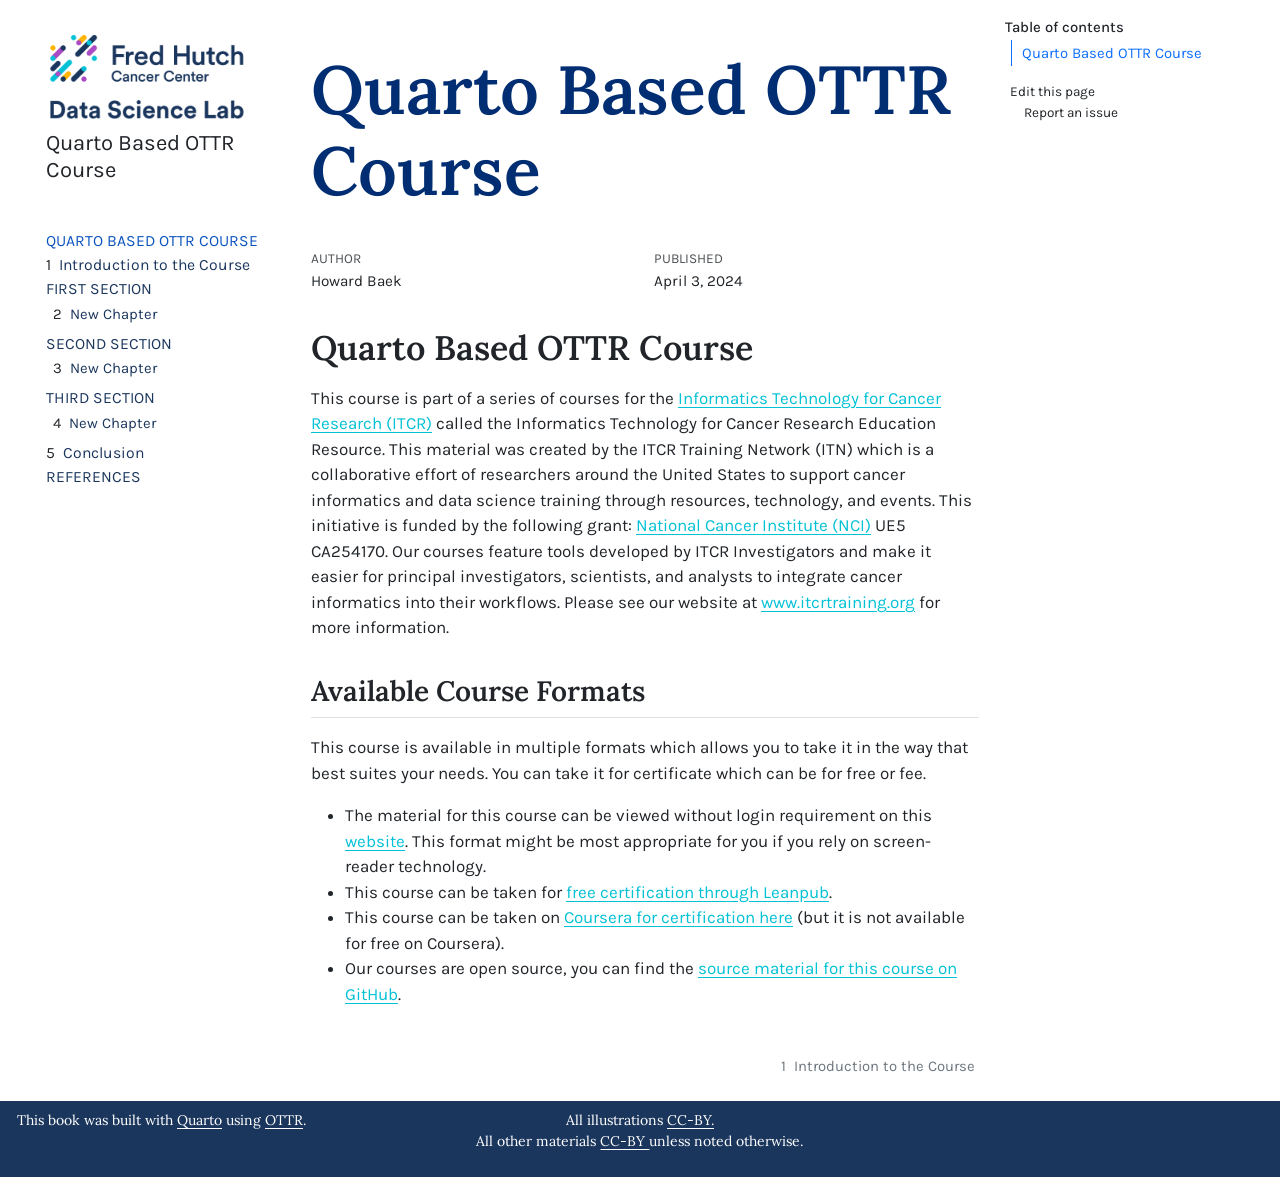
==== docs/index.html @ 0a46a0ea "Initial commit" ====
<!DOCTYPE html>
<html xmlns="http://www.w3.org/1999/xhtml" lang="en" xml:lang="en"><head>

<meta charset="utf-8">
<meta name="generator" content="quarto-1.4.555">

<meta name="viewport" content="width=device-width, initial-scale=1.0, user-scalable=yes">

<meta name="author" content="Howard Baek">
<meta name="dcterms.date" content="2024-04-03">

<title>Quarto Based OTTR Course</title>
<style>
code{white-space: pre-wrap;}
span.smallcaps{font-variant: small-caps;}
div.columns{display: flex; gap: min(4vw, 1.5em);}
div.column{flex: auto; overflow-x: auto;}
div.hanging-indent{margin-left: 1.5em; text-indent: -1.5em;}
ul.task-list{list-style: none;}
ul.task-list li input[type="checkbox"] {
  width: 0.8em;
  margin: 0 0.8em 0.2em -1em; /* quarto-specific, see https://github.com/quarto-dev/quarto-cli/issues/4556 */ 
  vertical-align: middle;
}
</style>


<script src="site_libs/quarto-nav/quarto-nav.js"></script>
<script src="site_libs/quarto-nav/headroom.min.js"></script>
<script src="site_libs/clipboard/clipboard.min.js"></script>
<script src="site_libs/quarto-search/autocomplete.umd.js"></script>
<script src="site_libs/quarto-search/fuse.min.js"></script>
<script src="site_libs/quarto-search/quarto-search.js"></script>
<meta name="quarto:offset" content="./">
<link href="./intro.html" rel="next">
<link href="./img/favicon.ico" rel="icon">
<script src="site_libs/quarto-html/quarto.js"></script>
<script src="site_libs/quarto-html/popper.min.js"></script>
<script src="site_libs/quarto-html/tippy.umd.min.js"></script>
<script src="site_libs/quarto-html/anchor.min.js"></script>
<link href="site_libs/quarto-html/tippy.css" rel="stylesheet">
<link href="site_libs/quarto-html/quarto-syntax-highlighting.css" rel="stylesheet" id="quarto-text-highlighting-styles">
<script src="site_libs/bootstrap/bootstrap.min.js"></script>
<link href="site_libs/bootstrap/bootstrap-icons.css" rel="stylesheet">
<link href="site_libs/bootstrap/bootstrap.min.css" rel="stylesheet" id="quarto-bootstrap" data-mode="light">
<script id="quarto-search-options" type="application/json">{
  "location": "sidebar",
  "copy-button": false,
  "collapse-after": 3,
  "panel-placement": "start",
  "type": "textbox",
  "limit": 50,
  "keyboard-shortcut": [
    "f",
    "/",
    "s"
  ],
  "show-item-context": false,
  "language": {
    "search-no-results-text": "No results",
    "search-matching-documents-text": "matching documents",
    "search-copy-link-title": "Copy link to search",
    "search-hide-matches-text": "Hide additional matches",
    "search-more-match-text": "more match in this document",
    "search-more-matches-text": "more matches in this document",
    "search-clear-button-title": "Clear",
    "search-text-placeholder": "",
    "search-detached-cancel-button-title": "Cancel",
    "search-submit-button-title": "Submit",
    "search-label": "Search"
  }
}</script>


<link rel="stylesheet" href="style.css">
</head>

<body class="nav-sidebar floating">

<div id="quarto-search-results"></div>
  <header id="quarto-header" class="headroom fixed-top">
  <nav class="quarto-secondary-nav">
    <div class="container-fluid d-flex">
      <button type="button" class="quarto-btn-toggle btn" data-bs-toggle="collapse" data-bs-target=".quarto-sidebar-collapse-item" aria-controls="quarto-sidebar" aria-expanded="false" aria-label="Toggle sidebar navigation" onclick="if (window.quartoToggleHeadroom) { window.quartoToggleHeadroom(); }">
        <i class="bi bi-layout-text-sidebar-reverse"></i>
      </button>
        <a class="flex-grow-1 no-decor" role="button" data-bs-toggle="collapse" data-bs-target=".quarto-sidebar-collapse-item" aria-controls="quarto-sidebar" aria-expanded="false" aria-label="Toggle sidebar navigation" onclick="if (window.quartoToggleHeadroom) { window.quartoToggleHeadroom(); }">      
          <h1 class="quarto-secondary-nav-title">Quarto Based OTTR Course</h1>
        </a>     
      <button type="button" class="btn quarto-search-button" aria-label="" onclick="window.quartoOpenSearch();">
        <i class="bi bi-search"></i>
      </button>
    </div>
  </nav>
</header>
<!-- content -->
<div id="quarto-content" class="quarto-container page-columns page-rows-contents page-layout-article">
<!-- sidebar -->
  <nav id="quarto-sidebar" class="sidebar collapse collapse-horizontal quarto-sidebar-collapse-item sidebar-navigation floating overflow-auto">
    <div class="pt-lg-2 mt-2 text-left sidebar-header sidebar-header-stacked">
      <a href="./index.html" class="sidebar-logo-link">
      <img src="./img/logo.png" alt="" class="sidebar-logo py-0 d-lg-inline d-none">
      </a>
    <div class="sidebar-title mb-0 py-0">
      <a href="./">Quarto Based OTTR Course</a> 
        <div class="sidebar-tools-main">
    <a href="https://github.com/ottrproject/OTTR_Quarto" title="Source Code" class="quarto-navigation-tool px-1" aria-label="Source Code"><i class="bi bi-github"></i></a>
</div>
    </div>
      </div>
        <div class="mt-2 flex-shrink-0 align-items-center">
        <div class="sidebar-search">
        <div id="quarto-search" class="" title="Search"></div>
        </div>
        </div>
    <div class="sidebar-menu-container"> 
    <ul class="list-unstyled mt-1">
        <li class="sidebar-item">
  <div class="sidebar-item-container"> 
  <a href="./index.html" class="sidebar-item-text sidebar-link active">
 <span class="menu-text">Quarto Based OTTR Course</span></a>
  </div>
</li>
        <li class="sidebar-item">
  <div class="sidebar-item-container"> 
  <a href="./intro.html" class="sidebar-item-text sidebar-link">
 <span class="menu-text"><span class="chapter-number">1</span>&nbsp; <span class="chapter-title">Introduction to the Course</span></span></a>
  </div>
</li>
        <li class="sidebar-item sidebar-item-section">
      <div class="sidebar-item-container"> 
            <a class="sidebar-item-text sidebar-link text-start" data-bs-toggle="collapse" data-bs-target="#quarto-sidebar-section-1" aria-expanded="true">
 <span class="menu-text">First Section</span></a>
          <a class="sidebar-item-toggle text-start" data-bs-toggle="collapse" data-bs-target="#quarto-sidebar-section-1" aria-expanded="true" aria-label="Toggle section">
            <i class="bi bi-chevron-right ms-2"></i>
          </a> 
      </div>
      <ul id="quarto-sidebar-section-1" class="collapse list-unstyled sidebar-section depth1 show">  
          <li class="sidebar-item">
  <div class="sidebar-item-container"> 
  <a href="./first-section-new-chapter.html" class="sidebar-item-text sidebar-link">
 <span class="menu-text"><span class="chapter-number">2</span>&nbsp; <span class="chapter-title">New Chapter</span></span></a>
  </div>
</li>
      </ul>
  </li>
        <li class="sidebar-item sidebar-item-section">
      <div class="sidebar-item-container"> 
            <a class="sidebar-item-text sidebar-link text-start" data-bs-toggle="collapse" data-bs-target="#quarto-sidebar-section-2" aria-expanded="true">
 <span class="menu-text">Second Section</span></a>
          <a class="sidebar-item-toggle text-start" data-bs-toggle="collapse" data-bs-target="#quarto-sidebar-section-2" aria-expanded="true" aria-label="Toggle section">
            <i class="bi bi-chevron-right ms-2"></i>
          </a> 
      </div>
      <ul id="quarto-sidebar-section-2" class="collapse list-unstyled sidebar-section depth1 show">  
          <li class="sidebar-item">
  <div class="sidebar-item-container"> 
  <a href="./second-section-new-chapter.html" class="sidebar-item-text sidebar-link">
 <span class="menu-text"><span class="chapter-number">3</span>&nbsp; <span class="chapter-title">New Chapter</span></span></a>
  </div>
</li>
      </ul>
  </li>
        <li class="sidebar-item sidebar-item-section">
      <div class="sidebar-item-container"> 
            <a class="sidebar-item-text sidebar-link text-start" data-bs-toggle="collapse" data-bs-target="#quarto-sidebar-section-3" aria-expanded="true">
 <span class="menu-text">Third Section</span></a>
          <a class="sidebar-item-toggle text-start" data-bs-toggle="collapse" data-bs-target="#quarto-sidebar-section-3" aria-expanded="true" aria-label="Toggle section">
            <i class="bi bi-chevron-right ms-2"></i>
          </a> 
      </div>
      <ul id="quarto-sidebar-section-3" class="collapse list-unstyled sidebar-section depth1 show">  
          <li class="sidebar-item">
  <div class="sidebar-item-container"> 
  <a href="./third-section-new-chapter.html" class="sidebar-item-text sidebar-link">
 <span class="menu-text"><span class="chapter-number">4</span>&nbsp; <span class="chapter-title">New Chapter</span></span></a>
  </div>
</li>
      </ul>
  </li>
        <li class="sidebar-item">
  <div class="sidebar-item-container"> 
  <a href="./conclusion.html" class="sidebar-item-text sidebar-link">
 <span class="menu-text"><span class="chapter-number">5</span>&nbsp; <span class="chapter-title">Conclusion</span></span></a>
  </div>
</li>
        <li class="sidebar-item">
  <div class="sidebar-item-container"> 
  <a href="./references.html" class="sidebar-item-text sidebar-link">
 <span class="menu-text">References</span></a>
  </div>
</li>
    </ul>
    </div>
</nav>
<div id="quarto-sidebar-glass" class="quarto-sidebar-collapse-item" data-bs-toggle="collapse" data-bs-target=".quarto-sidebar-collapse-item"></div>
<!-- margin-sidebar -->
    <div id="quarto-margin-sidebar" class="sidebar margin-sidebar">
        <nav id="TOC" role="doc-toc" class="toc-active">
    <h2 id="toc-title">Table of contents</h2>
   
  <ul>
  <li><a href="#quarto-based-ottr-course" id="toc-quarto-based-ottr-course" class="nav-link active" data-scroll-target="#quarto-based-ottr-course">Quarto Based OTTR Course</a>
  <ul class="collapse">
  <li><a href="#available-course-formats" id="toc-available-course-formats" class="nav-link" data-scroll-target="#available-course-formats">Available Course Formats</a></li>
  </ul></li>
  </ul>
<div class="toc-actions"><ul><li><a href="https://github.com/ottrproject/OTTR_Quarto/edit/main/index.qmd" class="toc-action"><i class="bi bi-github"></i>Edit this page</a></li><li><a href="https://docs.google.com/forms/d/e/1FAIpQLSfBvVELBg8lcynKj0TrzMlov1zil-Sbkh9VhMKRcSpeo1xo6g/viewform" class="toc-action"><i class="bi empty"></i>Report an issue</a></li></ul></div></nav>
    </div>
<!-- main -->
<main class="content" id="quarto-document-content">

<header id="title-block-header" class="quarto-title-block default">
<div class="quarto-title">
<h1 class="title d-none d-lg-block">Quarto Based OTTR Course</h1>
</div>



<div class="quarto-title-meta">

    <div>
    <div class="quarto-title-meta-heading">Author</div>
    <div class="quarto-title-meta-contents">
             <p>Howard Baek </p>
          </div>
  </div>
    
    <div>
    <div class="quarto-title-meta-heading">Published</div>
    <div class="quarto-title-meta-contents">
      <p class="date">April 3, 2024</p>
    </div>
  </div>
  
    
  </div>
  


</header>


<section id="quarto-based-ottr-course" class="level1 unnumbered">
<h1 class="unnumbered">Quarto Based OTTR Course</h1>
<p>This course is part of a series of courses for the <a href="https://itcr.cancer.gov/">Informatics Technology for Cancer Research (ITCR)</a> called the Informatics Technology for Cancer Research Education Resource. This material was created by the ITCR Training Network (ITN) which is a collaborative effort of researchers around the United States to support cancer informatics and data science training through resources, technology, and events. This initiative is funded by the following grant: <a href="https://www.cancer.gov/">National Cancer Institute (NCI)</a> UE5 CA254170. Our courses feature tools developed by ITCR Investigators and make it easier for principal investigators, scientists, and analysts to integrate cancer informatics into their workflows. Please see our website at <a href="www.itcrtraining.org">www.itcrtraining.org</a> for more information.</p>
<section id="available-course-formats" class="level2">
<h2 class="anchored" data-anchor-id="available-course-formats">Available Course Formats</h2>
<p>This course is available in multiple formats which allows you to take it in the way that best suites your needs. You can take it for certificate which can be for free or fee.</p>
<ul>
<li>The material for this course can be viewed without login requirement on this <a href="https://www.ottrproject.org/">website</a>. This format might be most appropriate for you if you rely on screen-reader technology.</li>
<li>This course can be taken for <a href="https://leanpub.com/">free certification through Leanpub</a>.</li>
<li>This course can be taken on <a href="https://www.coursera.org/">Coursera for certification here</a> (but it is not available for free on Coursera).</li>
<li>Our courses are open source, you can find the <a href="https://github.com/ottrproject/OTTR_Quarto">source material for this course on GitHub</a>.</li>
</ul>


</section>
</section>

</main> <!-- /main -->
<script id="quarto-html-after-body" type="application/javascript">
window.document.addEventListener("DOMContentLoaded", function (event) {
  const toggleBodyColorMode = (bsSheetEl) => {
    const mode = bsSheetEl.getAttribute("data-mode");
    const bodyEl = window.document.querySelector("body");
    if (mode === "dark") {
      bodyEl.classList.add("quarto-dark");
      bodyEl.classList.remove("quarto-light");
    } else {
      bodyEl.classList.add("quarto-light");
      bodyEl.classList.remove("quarto-dark");
    }
  }
  const toggleBodyColorPrimary = () => {
    const bsSheetEl = window.document.querySelector("link#quarto-bootstrap");
    if (bsSheetEl) {
      toggleBodyColorMode(bsSheetEl);
    }
  }
  toggleBodyColorPrimary();  
  const icon = "";
  const anchorJS = new window.AnchorJS();
  anchorJS.options = {
    placement: 'right',
    icon: icon
  };
  anchorJS.add('.anchored');
  const isCodeAnnotation = (el) => {
    for (const clz of el.classList) {
      if (clz.startsWith('code-annotation-')) {                     
        return true;
      }
    }
    return false;
  }
  const clipboard = new window.ClipboardJS('.code-copy-button', {
    text: function(trigger) {
      const codeEl = trigger.previousElementSibling.cloneNode(true);
      for (const childEl of codeEl.children) {
        if (isCodeAnnotation(childEl)) {
          childEl.remove();
        }
      }
      return codeEl.innerText;
    }
  });
  clipboard.on('success', function(e) {
    // button target
    const button = e.trigger;
    // don't keep focus
    button.blur();
    // flash "checked"
    button.classList.add('code-copy-button-checked');
    var currentTitle = button.getAttribute("title");
    button.setAttribute("title", "Copied!");
    let tooltip;
    if (window.bootstrap) {
      button.setAttribute("data-bs-toggle", "tooltip");
      button.setAttribute("data-bs-placement", "left");
      button.setAttribute("data-bs-title", "Copied!");
      tooltip = new bootstrap.Tooltip(button, 
        { trigger: "manual", 
          customClass: "code-copy-button-tooltip",
          offset: [0, -8]});
      tooltip.show();    
    }
    setTimeout(function() {
      if (tooltip) {
        tooltip.hide();
        button.removeAttribute("data-bs-title");
        button.removeAttribute("data-bs-toggle");
        button.removeAttribute("data-bs-placement");
      }
      button.setAttribute("title", currentTitle);
      button.classList.remove('code-copy-button-checked');
    }, 1000);
    // clear code selection
    e.clearSelection();
  });
    var localhostRegex = new RegExp(/^(?:http|https):\/\/localhost\:?[0-9]*\//);
    var mailtoRegex = new RegExp(/^mailto:/);
      var filterRegex = new RegExp('/' + window.location.host + '/');
    var isInternal = (href) => {
        return filterRegex.test(href) || localhostRegex.test(href) || mailtoRegex.test(href);
    }
    // Inspect non-navigation links and adorn them if external
 	var links = window.document.querySelectorAll('a[href]:not(.nav-link):not(.navbar-brand):not(.toc-action):not(.sidebar-link):not(.sidebar-item-toggle):not(.pagination-link):not(.no-external):not([aria-hidden]):not(.dropdown-item):not(.quarto-navigation-tool)');
    for (var i=0; i<links.length; i++) {
      const link = links[i];
      if (!isInternal(link.href)) {
        // undo the damage that might have been done by quarto-nav.js in the case of
        // links that we want to consider external
        if (link.dataset.originalHref !== undefined) {
          link.href = link.dataset.originalHref;
        }
          // target, if specified
          link.setAttribute("target", "_blank");
          if (link.getAttribute("rel") === null) {
            link.setAttribute("rel", "noopener");
          }
      }
    }
  function tippyHover(el, contentFn, onTriggerFn, onUntriggerFn) {
    const config = {
      allowHTML: true,
      maxWidth: 500,
      delay: 100,
      arrow: false,
      appendTo: function(el) {
          return el.parentElement;
      },
      interactive: true,
      interactiveBorder: 10,
      theme: 'quarto',
      placement: 'bottom-start',
    };
    if (contentFn) {
      config.content = contentFn;
    }
    if (onTriggerFn) {
      config.onTrigger = onTriggerFn;
    }
    if (onUntriggerFn) {
      config.onUntrigger = onUntriggerFn;
    }
    window.tippy(el, config); 
  }
  const noterefs = window.document.querySelectorAll('a[role="doc-noteref"]');
  for (var i=0; i<noterefs.length; i++) {
    const ref = noterefs[i];
    tippyHover(ref, function() {
      // use id or data attribute instead here
      let href = ref.getAttribute('data-footnote-href') || ref.getAttribute('href');
      try { href = new URL(href).hash; } catch {}
      const id = href.replace(/^#\/?/, "");
      const note = window.document.getElementById(id);
      if (note) {
        return note.innerHTML;
      } else {
        return "";
      }
    });
  }
  const xrefs = window.document.querySelectorAll('a.quarto-xref');
  const processXRef = (id, note) => {
    // Strip column container classes
    const stripColumnClz = (el) => {
      el.classList.remove("page-full", "page-columns");
      if (el.children) {
        for (const child of el.children) {
          stripColumnClz(child);
        }
      }
    }
    stripColumnClz(note)
    if (id === null || id.startsWith('sec-')) {
      // Special case sections, only their first couple elements
      const container = document.createElement("div");
      if (note.children && note.children.length > 2) {
        container.appendChild(note.children[0].cloneNode(true));
        for (let i = 1; i < note.children.length; i++) {
          const child = note.children[i];
          if (child.tagName === "P" && child.innerText === "") {
            continue;
          } else {
            container.appendChild(child.cloneNode(true));
            break;
          }
        }
        if (window.Quarto?.typesetMath) {
          window.Quarto.typesetMath(container);
        }
        return container.innerHTML
      } else {
        if (window.Quarto?.typesetMath) {
          window.Quarto.typesetMath(note);
        }
        return note.innerHTML;
      }
    } else {
      // Remove any anchor links if they are present
      const anchorLink = note.querySelector('a.anchorjs-link');
      if (anchorLink) {
        anchorLink.remove();
      }
      if (window.Quarto?.typesetMath) {
        window.Quarto.typesetMath(note);
      }
      // TODO in 1.5, we should make sure this works without a callout special case
      if (note.classList.contains("callout")) {
        return note.outerHTML;
      } else {
        return note.innerHTML;
      }
    }
  }
  for (var i=0; i<xrefs.length; i++) {
    const xref = xrefs[i];
    tippyHover(xref, undefined, function(instance) {
      instance.disable();
      let url = xref.getAttribute('href');
      let hash = undefined; 
      if (url.startsWith('#')) {
        hash = url;
      } else {
        try { hash = new URL(url).hash; } catch {}
      }
      if (hash) {
        const id = hash.replace(/^#\/?/, "");
        const note = window.document.getElementById(id);
        if (note !== null) {
          try {
            const html = processXRef(id, note.cloneNode(true));
            instance.setContent(html);
          } finally {
            instance.enable();
            instance.show();
          }
        } else {
          // See if we can fetch this
          fetch(url.split('#')[0])
          .then(res => res.text())
          .then(html => {
            const parser = new DOMParser();
            const htmlDoc = parser.parseFromString(html, "text/html");
            const note = htmlDoc.getElementById(id);
            if (note !== null) {
              const html = processXRef(id, note);
              instance.setContent(html);
            } 
          }).finally(() => {
            instance.enable();
            instance.show();
          });
        }
      } else {
        // See if we can fetch a full url (with no hash to target)
        // This is a special case and we should probably do some content thinning / targeting
        fetch(url)
        .then(res => res.text())
        .then(html => {
          const parser = new DOMParser();
          const htmlDoc = parser.parseFromString(html, "text/html");
          const note = htmlDoc.querySelector('main.content');
          if (note !== null) {
            // This should only happen for chapter cross references
            // (since there is no id in the URL)
            // remove the first header
            if (note.children.length > 0 && note.children[0].tagName === "HEADER") {
              note.children[0].remove();
            }
            const html = processXRef(null, note);
            instance.setContent(html);
          } 
        }).finally(() => {
          instance.enable();
          instance.show();
        });
      }
    }, function(instance) {
    });
  }
      let selectedAnnoteEl;
      const selectorForAnnotation = ( cell, annotation) => {
        let cellAttr = 'data-code-cell="' + cell + '"';
        let lineAttr = 'data-code-annotation="' +  annotation + '"';
        const selector = 'span[' + cellAttr + '][' + lineAttr + ']';
        return selector;
      }
      const selectCodeLines = (annoteEl) => {
        const doc = window.document;
        const targetCell = annoteEl.getAttribute("data-target-cell");
        const targetAnnotation = annoteEl.getAttribute("data-target-annotation");
        const annoteSpan = window.document.querySelector(selectorForAnnotation(targetCell, targetAnnotation));
        const lines = annoteSpan.getAttribute("data-code-lines").split(",");
        const lineIds = lines.map((line) => {
          return targetCell + "-" + line;
        })
        let top = null;
        let height = null;
        let parent = null;
        if (lineIds.length > 0) {
            //compute the position of the single el (top and bottom and make a div)
            const el = window.document.getElementById(lineIds[0]);
            top = el.offsetTop;
            height = el.offsetHeight;
            parent = el.parentElement.parentElement;
          if (lineIds.length > 1) {
            const lastEl = window.document.getElementById(lineIds[lineIds.length - 1]);
            const bottom = lastEl.offsetTop + lastEl.offsetHeight;
            height = bottom - top;
          }
          if (top !== null && height !== null && parent !== null) {
            // cook up a div (if necessary) and position it 
            let div = window.document.getElementById("code-annotation-line-highlight");
            if (div === null) {
              div = window.document.createElement("div");
              div.setAttribute("id", "code-annotation-line-highlight");
              div.style.position = 'absolute';
              parent.appendChild(div);
            }
            div.style.top = top - 2 + "px";
            div.style.height = height + 4 + "px";
            div.style.left = 0;
            let gutterDiv = window.document.getElementById("code-annotation-line-highlight-gutter");
            if (gutterDiv === null) {
              gutterDiv = window.document.createElement("div");
              gutterDiv.setAttribute("id", "code-annotation-line-highlight-gutter");
              gutterDiv.style.position = 'absolute';
              const codeCell = window.document.getElementById(targetCell);
              const gutter = codeCell.querySelector('.code-annotation-gutter');
              gutter.appendChild(gutterDiv);
            }
            gutterDiv.style.top = top - 2 + "px";
            gutterDiv.style.height = height + 4 + "px";
          }
          selectedAnnoteEl = annoteEl;
        }
      };
      const unselectCodeLines = () => {
        const elementsIds = ["code-annotation-line-highlight", "code-annotation-line-highlight-gutter"];
        elementsIds.forEach((elId) => {
          const div = window.document.getElementById(elId);
          if (div) {
            div.remove();
          }
        });
        selectedAnnoteEl = undefined;
      };
        // Handle positioning of the toggle
    window.addEventListener(
      "resize",
      throttle(() => {
        elRect = undefined;
        if (selectedAnnoteEl) {
          selectCodeLines(selectedAnnoteEl);
        }
      }, 10)
    );
    function throttle(fn, ms) {
    let throttle = false;
    let timer;
      return (...args) => {
        if(!throttle) { // first call gets through
            fn.apply(this, args);
            throttle = true;
        } else { // all the others get throttled
            if(timer) clearTimeout(timer); // cancel #2
            timer = setTimeout(() => {
              fn.apply(this, args);
              timer = throttle = false;
            }, ms);
        }
      };
    }
      // Attach click handler to the DT
      const annoteDls = window.document.querySelectorAll('dt[data-target-cell]');
      for (const annoteDlNode of annoteDls) {
        annoteDlNode.addEventListener('click', (event) => {
          const clickedEl = event.target;
          if (clickedEl !== selectedAnnoteEl) {
            unselectCodeLines();
            const activeEl = window.document.querySelector('dt[data-target-cell].code-annotation-active');
            if (activeEl) {
              activeEl.classList.remove('code-annotation-active');
            }
            selectCodeLines(clickedEl);
            clickedEl.classList.add('code-annotation-active');
          } else {
            // Unselect the line
            unselectCodeLines();
            clickedEl.classList.remove('code-annotation-active');
          }
        });
      }
  const findCites = (el) => {
    const parentEl = el.parentElement;
    if (parentEl) {
      const cites = parentEl.dataset.cites;
      if (cites) {
        return {
          el,
          cites: cites.split(' ')
        };
      } else {
        return findCites(el.parentElement)
      }
    } else {
      return undefined;
    }
  };
  var bibliorefs = window.document.querySelectorAll('a[role="doc-biblioref"]');
  for (var i=0; i<bibliorefs.length; i++) {
    const ref = bibliorefs[i];
    const citeInfo = findCites(ref);
    if (citeInfo) {
      tippyHover(citeInfo.el, function() {
        var popup = window.document.createElement('div');
        citeInfo.cites.forEach(function(cite) {
          var citeDiv = window.document.createElement('div');
          citeDiv.classList.add('hanging-indent');
          citeDiv.classList.add('csl-entry');
          var biblioDiv = window.document.getElementById('ref-' + cite);
          if (biblioDiv) {
            citeDiv.innerHTML = biblioDiv.innerHTML;
          }
          popup.appendChild(citeDiv);
        });
        return popup.innerHTML;
      });
    }
  }
});
</script>
<nav class="page-navigation">
  <div class="nav-page nav-page-previous">
  </div>
  <div class="nav-page nav-page-next">
      <a href="./intro.html" class="pagination-link" aria-label="Introduction to the Course">
        <span class="nav-page-text"><span class="chapter-number">1</span>&nbsp; <span class="chapter-title">Introduction to the Course</span></span> <i class="bi bi-arrow-right-short"></i>
      </a>
  </div>
</nav>
</div> <!-- /content -->
<footer class="footer">
  <div class="nav-footer">
    <div class="nav-footer-left">
<p>This book was built with <a href="https://quarto.org/" style="color: #fff;">Quarto</a> using <a href="https://github.com/ottrproject/OTTR_Quarto" style="color: #fff;">OTTR</a>.</p>
</div>   
    <div class="nav-footer-center">
<p>All illustrations <a href="https://creativecommons.org/licenses/by/4.0/" style="color: #fff;">CC-BY. </a> <br> All other materials <a href="https://creativecommons.org/licenses/by/4.0/" style="color: #fff;"> CC-BY </a> unless noted otherwise.</p>
<div class="toc-actions d-sm-block d-md-none"><ul><li><a href="https://github.com/ottrproject/OTTR_Quarto/edit/main/index.qmd" class="toc-action"><i class="bi bi-github"></i>Edit this page</a></li><li><a href="https://docs.google.com/forms/d/e/1FAIpQLSfBvVELBg8lcynKj0TrzMlov1zil-Sbkh9VhMKRcSpeo1xo6g/viewform" class="toc-action"><i class="bi empty"></i>Report an issue</a></li></ul></div></div>
    <div class="nav-footer-right">
      <ul class="footer-items list-unstyled">
    <li class="nav-item compact">
    <a class="nav-link" href="https://github.com/">
      <i class="bi bi-github" role="img">
</i> 
    </a>
  </li>  
    <li class="nav-item compact">
    <a class="nav-link" href="https://fhdata.slack.com/join/signup#/domain-signup">
      <i class="bi bi-slack" role="img">
</i> 
    </a>
  </li>  
</ul>
    </div>
  </div>
</footer>




</body></html>
---- docs/site_libs/quarto-html/tippy.css ----
.tippy-box[data-animation=fade][data-state=hidden]{opacity:0}[data-tippy-root]{max-width:calc(100vw - 10px)}.tippy-box{position:relative;background-color:#333;color:#fff;border-radius:4px;font-size:14px;line-height:1.4;white-space:normal;outline:0;transition-property:transform,visibility,opacity}.tippy-box[data-placement^=top]>.tippy-arrow{bottom:0}.tippy-box[data-placement^=top]>.tippy-arrow:before{bottom:-7px;left:0;border-width:8px 8px 0;border-top-color:initial;transform-origin:center top}.tippy-box[data-placement^=bottom]>.tippy-arrow{top:0}.tippy-box[data-placement^=bottom]>.tippy-arrow:before{top:-7px;left:0;border-width:0 8px 8px;border-bottom-color:initial;transform-origin:center bottom}.tippy-box[data-placement^=left]>.tippy-arrow{right:0}.tippy-box[data-placement^=left]>.tippy-arrow:before{border-width:8px 0 8px 8px;border-left-color:initial;right:-7px;transform-origin:center left}.tippy-box[data-placement^=right]>.tippy-arrow{left:0}.tippy-box[data-placement^=right]>.tippy-arrow:before{left:-7px;border-width:8px 8px 8px 0;border-right-color:initial;transform-origin:center right}.tippy-box[data-inertia][data-state=visible]{transition-timing-function:cubic-bezier(.54,1.5,.38,1.11)}.tippy-arrow{width:16px;height:16px;color:#333}.tippy-arrow:before{content:"";position:absolute;border-color:transparent;border-style:solid}.tippy-content{position:relative;padding:5px 9px;z-index:1}
---- docs/style.css ----
/* Imports fonts from Google Fonts (Abril Fatface, Karla, and Lora) with different weights and styles */
@import url('https://fonts.googleapis.com/css?family=Abril+Fatface|Karla:400,400i,700,700i|Lora:400,400i,700,700i&display=swap');

/* Styles for paragraph captions, setting their color and margin */
p.caption {
  color: #777;
  margin-top: 10px;
} /* TODO What is this? */

/* Styles for paragraph code, which inherit white-space property */
p code {
  white-space: inherit;
}

/* Styles for pre elements to prevent words from breaking unnaturally */
pre {
  word-break: normal;
  word-wrap: normal;
} 

/* Inherits the white-space property for consistent code formatting */
pre code {
  white-space: inherit;
}


/*------------- Header text---------------- */
h1, h2, h3, h4 {
  font-family: 'Lora', arial, sans-serif;
}

.title {
  font-family: 'Lora';
  font-size: 4em !important;
  color: #012d72;
  margin-top: 0.275em !important;
  margin-bottom: 0.35em !important;
}

.subtitle {
  font-family: 'Lora';
  color: #0b8d96;
}

/* Sidebar Logo */
.sidebar-logo {}

/* Stylized boxes */
div.notice, div.warning, div.github, div.dictionary, div.reflection, div.wip {
  padding: 1em;
  margin: 1em 0;
  padding-left: 100px;
  min-height: 120px;
  background-repeat: no-repeat;
}

div.notice{
  border: 4px #68ace5;
  border-style: solid;
  background-size: 70px;
  background-position: 15px center;
  background-color: #e8ebee;
  background-image: url("img/box-images/note.png");
}


div.warning{
  border: 4px #e0471c;
  border-style: solid;
  background-size: 70px;
  background-position: 15px center;
  background-color: #e8ebee;
  background-image: url("img/box-images/warning.png");
}

div.github{
  border: 4px #000000;
  border-style: solid;
  background-size: 70px;
  background-position: 15px center;
  background-color: #e8ebee;
  background-image: url("img/box-images/github.png");
}

div.dictionary{
  border: 4px #68ace5;
  border-style: solid;
  background-size: 70px;
  background-position: 15px center;
  background-color: #e8ebee;
  background-image: url("img/box-images/dictionary.png");
}

div.reflection{
  border: 4px #68ace5;
  border-style: solid;
  background-size: 90px;
  background-position: 15px center;
  background-color: #e8ebee;
  background-image: url("img/box-images/thinking_face.png");
}

div.wip{
  border: 4px #000000;
  border-style: solid;
  background-size: 70px;
  background-position: 15px center;
  background-color: #f4d03f;
  background-image: url("img/box-images/under_construction.png");
}

/* Navbar */
.chapter-title {
  text-transform: none;
}
.menu-text {
  text-transform: uppercase;
}



/* iframes */
iframe {
   -moz-transform-origin: top left;
   -webkit-transform-origin: top left;
   -o-transform-origin: top left;
   -ms-transform-origin: top left;
   transform-origin: top left;
}

.iframe-container {
  overflow: auto;
  -webkit-overflow-scrolling: touch;
  border: #ddd 2px solid;
  box-shadow: #888 0px 5px 8px;
  margin-bottom: 1em;
}

.iframe-container > iframe {
  border: none;
}


/* Footer */
.footer {
  font-family: "Lora", serif;
  font-size: 1em;
  color: #193a5c;
}


/* Navbar Header */
.navbar-logo {
    max-height: 33px;
}


/* Navbar Footer */
.nav-footer {
    display: flex;
    flex-direction: row;
    flex-wrap: wrap;
    justify-content: space-between;
    align-items: baseline;
    text-align: center;
    padding-top: .5rem;
    padding-bottom: .5rem;
    background-color: #1B365D;
    color: #fff !important;
}
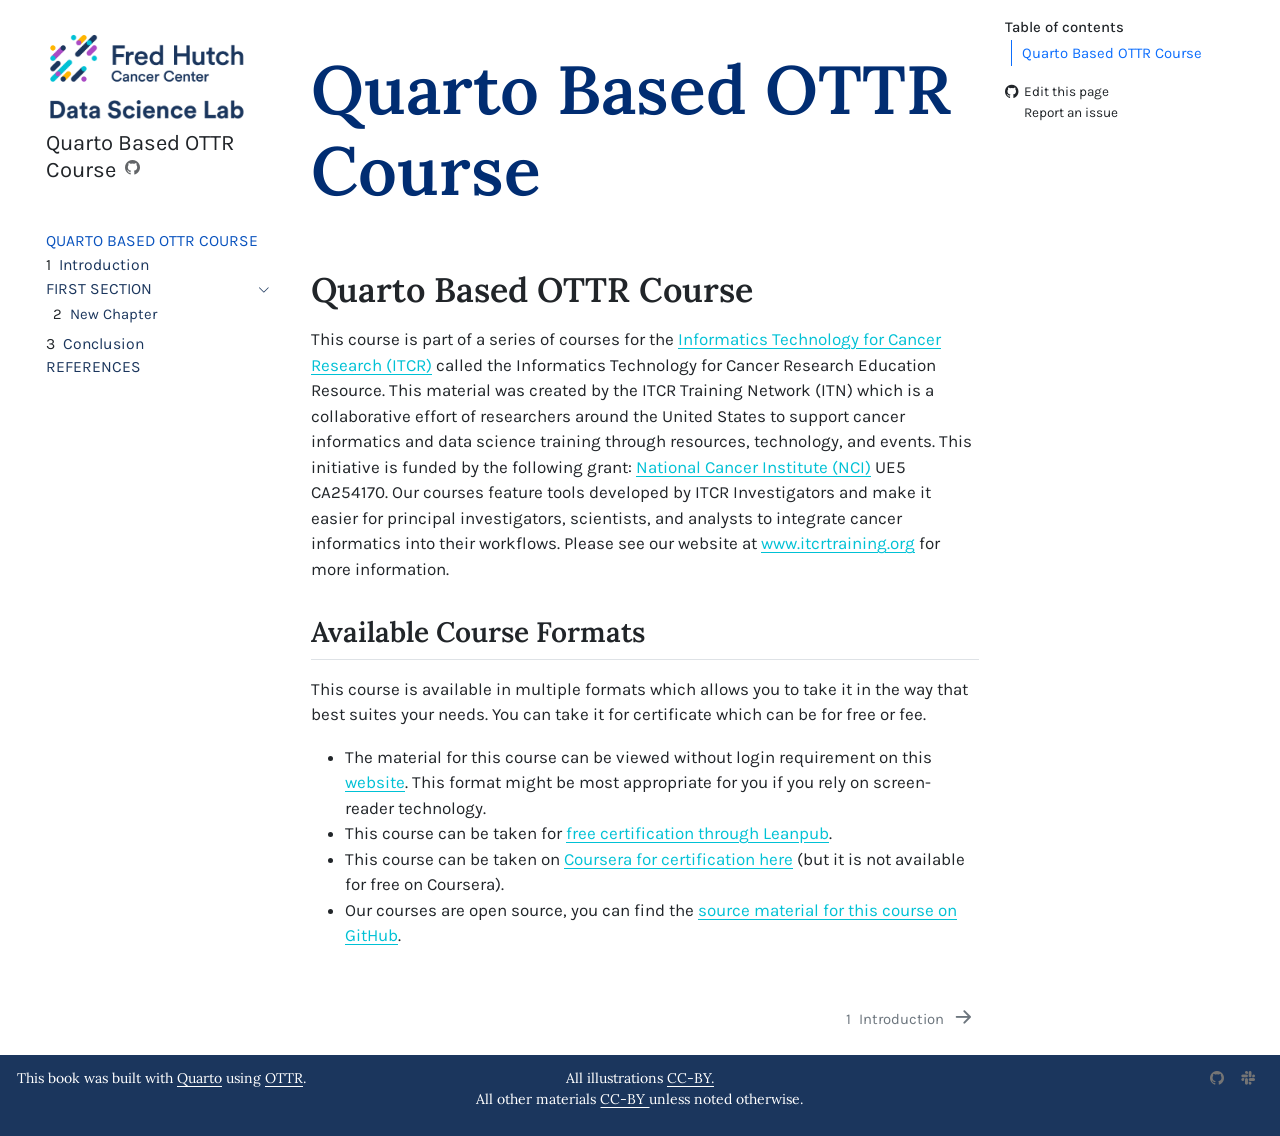
==== commit c93ef62d: "Render preview" ====
--- a/docs/index.html
+++ b/docs/index.html
@@ -2,15 +2,16 @@
 <html xmlns="http://www.w3.org/1999/xhtml" lang="en" xml:lang="en"><head>
 
 <meta charset="utf-8">
-<meta name="generator" content="quarto-1.4.555">
+<meta name="generator" content="quarto-1.9.36">
 
 <meta name="viewport" content="width=device-width, initial-scale=1.0, user-scalable=yes">
 
-<meta name="author" content="Howard Baek">
-<meta name="dcterms.date" content="2024-04-03">
 
 <title>Quarto Based OTTR Course</title>
 <style>
+/* Default styles provided by pandoc.
+** See https://pandoc.org/MANUAL.html#variables-for-html for config info.
+*/
 code{white-space: pre-wrap;}
 span.smallcaps{font-variant: small-caps;}
 div.columns{display: flex; gap: min(4vw, 1.5em);}
@@ -34,15 +35,16 @@
 <meta name="quarto:offset" content="./">
 <link href="./intro.html" rel="next">
 <link href="./img/favicon.ico" rel="icon">
-<script src="site_libs/quarto-html/quarto.js"></script>
+<script src="site_libs/quarto-html/quarto.js" type="module"></script>
+<script src="site_libs/quarto-html/tabsets/tabsets.js" type="module"></script>
 <script src="site_libs/quarto-html/popper.min.js"></script>
 <script src="site_libs/quarto-html/tippy.umd.min.js"></script>
 <script src="site_libs/quarto-html/anchor.min.js"></script>
 <link href="site_libs/quarto-html/tippy.css" rel="stylesheet">
-<link href="site_libs/quarto-html/quarto-syntax-highlighting.css" rel="stylesheet" id="quarto-text-highlighting-styles">
+<link href="site_libs/quarto-html/quarto-syntax-highlighting-845c23b38eaddc0f92fda52bfe77a8c8.css" rel="stylesheet" id="quarto-text-highlighting-styles">
 <script src="site_libs/bootstrap/bootstrap.min.js"></script>
 <link href="site_libs/bootstrap/bootstrap-icons.css" rel="stylesheet">
-<link href="site_libs/bootstrap/bootstrap.min.css" rel="stylesheet" id="quarto-bootstrap" data-mode="light">
+<link href="site_libs/bootstrap/bootstrap-ba8eb14c303ac7e05357ebb0c401b2cc.min.css" rel="stylesheet" append-hash="true" id="quarto-bootstrap" data-mode="light">
 <script id="quarto-search-options" type="application/json">{
   "location": "sidebar",
   "copy-button": false,
@@ -75,19 +77,19 @@
 <link rel="stylesheet" href="style.css">
 </head>
 
-<body class="nav-sidebar floating">
+<body class="nav-sidebar floating quarto-light">
 
 <div id="quarto-search-results"></div>
   <header id="quarto-header" class="headroom fixed-top">
   <nav class="quarto-secondary-nav">
     <div class="container-fluid d-flex">
-      <button type="button" class="quarto-btn-toggle btn" data-bs-toggle="collapse" data-bs-target=".quarto-sidebar-collapse-item" aria-controls="quarto-sidebar" aria-expanded="false" aria-label="Toggle sidebar navigation" onclick="if (window.quartoToggleHeadroom) { window.quartoToggleHeadroom(); }">
+      <button type="button" class="quarto-btn-toggle btn" data-bs-toggle="collapse" role="button" data-bs-target=".quarto-sidebar-collapse-item" aria-controls="quarto-sidebar" aria-expanded="false" aria-label="Toggle sidebar navigation" onclick="if (window.quartoToggleHeadroom) { window.quartoToggleHeadroom(); }">
         <i class="bi bi-layout-text-sidebar-reverse"></i>
       </button>
-        <a class="flex-grow-1 no-decor" role="button" data-bs-toggle="collapse" data-bs-target=".quarto-sidebar-collapse-item" aria-controls="quarto-sidebar" aria-expanded="false" aria-label="Toggle sidebar navigation" onclick="if (window.quartoToggleHeadroom) { window.quartoToggleHeadroom(); }">      
+        <a class="flex-grow-1 no-decor" role="navigation" data-bs-toggle="collapse" data-bs-target=".quarto-sidebar-collapse-item" aria-controls="quarto-sidebar" aria-expanded="false" aria-label="Toggle sidebar navigation" onclick="if (window.quartoToggleHeadroom) { window.quartoToggleHeadroom(); }">      
           <h1 class="quarto-secondary-nav-title">Quarto Based OTTR Course</h1>
         </a>     
-      <button type="button" class="btn quarto-search-button" aria-label="" onclick="window.quartoOpenSearch();">
+      <button type="button" class="btn quarto-search-button" aria-label="Search" onclick="window.quartoOpenSearch();">
         <i class="bi bi-search"></i>
       </button>
     </div>
@@ -98,8 +100,9 @@
 <!-- sidebar -->
   <nav id="quarto-sidebar" class="sidebar collapse collapse-horizontal quarto-sidebar-collapse-item sidebar-navigation floating overflow-auto">
     <div class="pt-lg-2 mt-2 text-left sidebar-header sidebar-header-stacked">
-      <a href="./index.html" class="sidebar-logo-link">
-      <img src="./img/logo.png" alt="" class="sidebar-logo py-0 d-lg-inline d-none">
+      <a href="https://ottrproject.org/" class="sidebar-logo-link">
+      <img src="./img/logo.png" alt="" class="sidebar-logo light-content py-0 d-lg-inline d-none">
+      <img src="./img/logo.png" alt="" class="sidebar-logo dark-content py-0 d-lg-inline d-none">
       </a>
     <div class="sidebar-title mb-0 py-0">
       <a href="./">Quarto Based OTTR Course</a> 
@@ -124,14 +127,14 @@
         <li class="sidebar-item">
   <div class="sidebar-item-container"> 
   <a href="./intro.html" class="sidebar-item-text sidebar-link">
- <span class="menu-text"><span class="chapter-number">1</span>&nbsp; <span class="chapter-title">Introduction to the Course</span></span></a>
+ <span class="menu-text"><span class="chapter-number">1</span>&nbsp; <span class="chapter-title">Introduction</span></span></a>
   </div>
 </li>
         <li class="sidebar-item sidebar-item-section">
       <div class="sidebar-item-container"> 
-            <a class="sidebar-item-text sidebar-link text-start" data-bs-toggle="collapse" data-bs-target="#quarto-sidebar-section-1" aria-expanded="true">
+            <a class="sidebar-item-text sidebar-link text-start" data-bs-toggle="collapse" data-bs-target="#quarto-sidebar-section-1" role="navigation" aria-expanded="true">
  <span class="menu-text">First Section</span></a>
-          <a class="sidebar-item-toggle text-start" data-bs-toggle="collapse" data-bs-target="#quarto-sidebar-section-1" aria-expanded="true" aria-label="Toggle section">
+          <a class="sidebar-item-toggle text-start" data-bs-toggle="collapse" data-bs-target="#quarto-sidebar-section-1" role="navigation" aria-expanded="true" aria-label="Toggle section">
             <i class="bi bi-chevron-right ms-2"></i>
           </a> 
       </div>
@@ -144,44 +147,10 @@
 </li>
       </ul>
   </li>
-        <li class="sidebar-item sidebar-item-section">
-      <div class="sidebar-item-container"> 
-            <a class="sidebar-item-text sidebar-link text-start" data-bs-toggle="collapse" data-bs-target="#quarto-sidebar-section-2" aria-expanded="true">
- <span class="menu-text">Second Section</span></a>
-          <a class="sidebar-item-toggle text-start" data-bs-toggle="collapse" data-bs-target="#quarto-sidebar-section-2" aria-expanded="true" aria-label="Toggle section">
-            <i class="bi bi-chevron-right ms-2"></i>
-          </a> 
-      </div>
-      <ul id="quarto-sidebar-section-2" class="collapse list-unstyled sidebar-section depth1 show">  
-          <li class="sidebar-item">
-  <div class="sidebar-item-container"> 
-  <a href="./second-section-new-chapter.html" class="sidebar-item-text sidebar-link">
- <span class="menu-text"><span class="chapter-number">3</span>&nbsp; <span class="chapter-title">New Chapter</span></span></a>
-  </div>
-</li>
-      </ul>
-  </li>
-        <li class="sidebar-item sidebar-item-section">
-      <div class="sidebar-item-container"> 
-            <a class="sidebar-item-text sidebar-link text-start" data-bs-toggle="collapse" data-bs-target="#quarto-sidebar-section-3" aria-expanded="true">
- <span class="menu-text">Third Section</span></a>
-          <a class="sidebar-item-toggle text-start" data-bs-toggle="collapse" data-bs-target="#quarto-sidebar-section-3" aria-expanded="true" aria-label="Toggle section">
-            <i class="bi bi-chevron-right ms-2"></i>
-          </a> 
-      </div>
-      <ul id="quarto-sidebar-section-3" class="collapse list-unstyled sidebar-section depth1 show">  
-          <li class="sidebar-item">
-  <div class="sidebar-item-container"> 
-  <a href="./third-section-new-chapter.html" class="sidebar-item-text sidebar-link">
- <span class="menu-text"><span class="chapter-number">4</span>&nbsp; <span class="chapter-title">New Chapter</span></span></a>
-  </div>
-</li>
-      </ul>
-  </li>
         <li class="sidebar-item">
   <div class="sidebar-item-container"> 
   <a href="./conclusion.html" class="sidebar-item-text sidebar-link">
- <span class="menu-text"><span class="chapter-number">5</span>&nbsp; <span class="chapter-title">Conclusion</span></span></a>
+ <span class="menu-text"><span class="chapter-number">3</span>&nbsp; <span class="chapter-title">Conclusion</span></span></a>
   </div>
 </li>
         <li class="sidebar-item">
@@ -219,19 +188,7 @@
 
 <div class="quarto-title-meta">
 
-    <div>
-    <div class="quarto-title-meta-heading">Author</div>
-    <div class="quarto-title-meta-contents">
-             <p>Howard Baek </p>
-          </div>
-  </div>
     
-    <div>
-    <div class="quarto-title-meta-heading">Published</div>
-    <div class="quarto-title-meta-contents">
-      <p class="date">April 3, 2024</p>
-    </div>
-  </div>
   
     
   </div>
@@ -260,43 +217,58 @@
 
 </main> <!-- /main -->
 <script id="quarto-html-after-body" type="application/javascript">
-window.document.addEventListener("DOMContentLoaded", function (event) {
-  const toggleBodyColorMode = (bsSheetEl) => {
-    const mode = bsSheetEl.getAttribute("data-mode");
-    const bodyEl = window.document.querySelector("body");
-    if (mode === "dark") {
-      bodyEl.classList.add("quarto-dark");
-      bodyEl.classList.remove("quarto-light");
-    } else {
-      bodyEl.classList.add("quarto-light");
-      bodyEl.classList.remove("quarto-dark");
-    }
-  }
-  const toggleBodyColorPrimary = () => {
-    const bsSheetEl = window.document.querySelector("link#quarto-bootstrap");
-    if (bsSheetEl) {
-      toggleBodyColorMode(bsSheetEl);
-    }
-  }
-  toggleBodyColorPrimary();  
-  const icon = "";
-  const anchorJS = new window.AnchorJS();
-  anchorJS.options = {
-    placement: 'right',
-    icon: icon
-  };
-  anchorJS.add('.anchored');
-  const isCodeAnnotation = (el) => {
-    for (const clz of el.classList) {
-      if (clz.startsWith('code-annotation-')) {                     
-        return true;
-      }
-    }
-    return false;
-  }
-  const clipboard = new window.ClipboardJS('.code-copy-button', {
-    text: function(trigger) {
-      const codeEl = trigger.previousElementSibling.cloneNode(true);
+  window.document.addEventListener("DOMContentLoaded", function (event) {
+    const icon = "";
+    const anchorJS = new window.AnchorJS();
+    anchorJS.options = {
+      placement: 'right',
+      icon: icon
+    };
+    anchorJS.add('.anchored');
+    const isCodeAnnotation = (el) => {
+      for (const clz of el.classList) {
+        if (clz.startsWith('code-annotation-')) {                     
+          return true;
+        }
+      }
+      return false;
+    }
+    const onCopySuccess = function(e) {
+      // button target
+      const button = e.trigger;
+      // don't keep focus
+      button.blur();
+      // flash "checked"
+      button.classList.add('code-copy-button-checked');
+      var currentTitle = button.getAttribute("title");
+      button.setAttribute("title", "Copied!");
+      let tooltip;
+      if (window.bootstrap) {
+        button.setAttribute("data-bs-toggle", "tooltip");
+        button.setAttribute("data-bs-placement", "left");
+        button.setAttribute("data-bs-title", "Copied!");
+        tooltip = new bootstrap.Tooltip(button, 
+          { trigger: "manual", 
+            customClass: "code-copy-button-tooltip",
+            offset: [0, -8]});
+        tooltip.show();    
+      }
+      setTimeout(function() {
+        if (tooltip) {
+          tooltip.hide();
+          button.removeAttribute("data-bs-title");
+          button.removeAttribute("data-bs-toggle");
+          button.removeAttribute("data-bs-placement");
+        }
+        button.setAttribute("title", currentTitle);
+        button.classList.remove('code-copy-button-checked');
+      }, 1000);
+      // clear code selection
+      e.clearSelection();
+    }
+    const getTextToCopy = function(trigger) {
+      const outerScaffold = trigger.parentElement.cloneNode(true);
+      const codeEl = outerScaffold.querySelector('code');
       for (const childEl of codeEl.children) {
         if (isCodeAnnotation(childEl)) {
           childEl.remove();
@@ -304,189 +276,189 @@
       }
       return codeEl.innerText;
     }
-  });
-  clipboard.on('success', function(e) {
-    // button target
-    const button = e.trigger;
-    // don't keep focus
-    button.blur();
-    // flash "checked"
-    button.classList.add('code-copy-button-checked');
-    var currentTitle = button.getAttribute("title");
-    button.setAttribute("title", "Copied!");
-    let tooltip;
-    if (window.bootstrap) {
-      button.setAttribute("data-bs-toggle", "tooltip");
-      button.setAttribute("data-bs-placement", "left");
-      button.setAttribute("data-bs-title", "Copied!");
-      tooltip = new bootstrap.Tooltip(button, 
-        { trigger: "manual", 
-          customClass: "code-copy-button-tooltip",
-          offset: [0, -8]});
-      tooltip.show();    
-    }
-    setTimeout(function() {
-      if (tooltip) {
-        tooltip.hide();
-        button.removeAttribute("data-bs-title");
-        button.removeAttribute("data-bs-toggle");
-        button.removeAttribute("data-bs-placement");
-      }
-      button.setAttribute("title", currentTitle);
-      button.classList.remove('code-copy-button-checked');
-    }, 1000);
-    // clear code selection
-    e.clearSelection();
-  });
-    var localhostRegex = new RegExp(/^(?:http|https):\/\/localhost\:?[0-9]*\//);
-    var mailtoRegex = new RegExp(/^mailto:/);
-      var filterRegex = new RegExp('/' + window.location.host + '/');
-    var isInternal = (href) => {
-        return filterRegex.test(href) || localhostRegex.test(href) || mailtoRegex.test(href);
-    }
-    // Inspect non-navigation links and adorn them if external
- 	var links = window.document.querySelectorAll('a[href]:not(.nav-link):not(.navbar-brand):not(.toc-action):not(.sidebar-link):not(.sidebar-item-toggle):not(.pagination-link):not(.no-external):not([aria-hidden]):not(.dropdown-item):not(.quarto-navigation-tool)');
-    for (var i=0; i<links.length; i++) {
-      const link = links[i];
-      if (!isInternal(link.href)) {
-        // undo the damage that might have been done by quarto-nav.js in the case of
-        // links that we want to consider external
-        if (link.dataset.originalHref !== undefined) {
-          link.href = link.dataset.originalHref;
-        }
-          // target, if specified
-          link.setAttribute("target", "_blank");
-          if (link.getAttribute("rel") === null) {
-            link.setAttribute("rel", "noopener");
-          }
-      }
-    }
-  function tippyHover(el, contentFn, onTriggerFn, onUntriggerFn) {
-    const config = {
-      allowHTML: true,
-      maxWidth: 500,
-      delay: 100,
-      arrow: false,
-      appendTo: function(el) {
-          return el.parentElement;
-      },
-      interactive: true,
-      interactiveBorder: 10,
-      theme: 'quarto',
-      placement: 'bottom-start',
-    };
-    if (contentFn) {
-      config.content = contentFn;
-    }
-    if (onTriggerFn) {
-      config.onTrigger = onTriggerFn;
-    }
-    if (onUntriggerFn) {
-      config.onUntrigger = onUntriggerFn;
-    }
-    window.tippy(el, config); 
-  }
-  const noterefs = window.document.querySelectorAll('a[role="doc-noteref"]');
-  for (var i=0; i<noterefs.length; i++) {
-    const ref = noterefs[i];
-    tippyHover(ref, function() {
-      // use id or data attribute instead here
-      let href = ref.getAttribute('data-footnote-href') || ref.getAttribute('href');
-      try { href = new URL(href).hash; } catch {}
-      const id = href.replace(/^#\/?/, "");
-      const note = window.document.getElementById(id);
-      if (note) {
-        return note.innerHTML;
+    const clipboard = new window.ClipboardJS('.code-copy-button:not([data-in-quarto-modal])', {
+      text: getTextToCopy
+    });
+    clipboard.on('success', onCopySuccess);
+    if (window.document.getElementById('quarto-embedded-source-code-modal')) {
+      const clipboardModal = new window.ClipboardJS('.code-copy-button[data-in-quarto-modal]', {
+        text: getTextToCopy,
+        container: window.document.getElementById('quarto-embedded-source-code-modal')
+      });
+      clipboardModal.on('success', onCopySuccess);
+    }
+      var localhostRegex = new RegExp(/^(?:http|https):\/\/localhost\:?[0-9]*\//);
+      var mailtoRegex = new RegExp(/^mailto:/);
+        var filterRegex = new RegExp('/' + window.location.host + '/');
+      var isInternal = (href) => {
+          return filterRegex.test(href) || localhostRegex.test(href) || mailtoRegex.test(href);
+      }
+      // Inspect non-navigation links and adorn them if external
+     var links = window.document.querySelectorAll('a[href]:not(.nav-link):not(.navbar-brand):not(.toc-action):not(.sidebar-link):not(.sidebar-item-toggle):not(.pagination-link):not(.no-external):not([aria-hidden]):not(.dropdown-item):not(.quarto-navigation-tool):not(.about-link)');
+      for (var i=0; i<links.length; i++) {
+        const link = links[i];
+        if (!isInternal(link.href)) {
+          // undo the damage that might have been done by quarto-nav.js in the case of
+          // links that we want to consider external
+          if (link.dataset.originalHref !== undefined) {
+            link.href = link.dataset.originalHref;
+          }
+            // target, if specified
+            link.setAttribute("target", "_blank");
+            if (link.getAttribute("rel") === null) {
+              link.setAttribute("rel", "noopener");
+            }
+        }
+      }
+    function tippyHover(el, contentFn, onTriggerFn, onUntriggerFn) {
+      const config = {
+        allowHTML: true,
+        maxWidth: 500,
+        delay: 100,
+        arrow: false,
+        appendTo: function(el) {
+            return el.parentElement;
+        },
+        interactive: true,
+        interactiveBorder: 10,
+        theme: 'quarto',
+        placement: 'bottom-start',
+      };
+      if (contentFn) {
+        config.content = contentFn;
+      }
+      if (onTriggerFn) {
+        config.onTrigger = onTriggerFn;
+      }
+      if (onUntriggerFn) {
+        config.onUntrigger = onUntriggerFn;
+      }
+      window.tippy(el, config); 
+    }
+    const noterefs = window.document.querySelectorAll('a[role="doc-noteref"]');
+    for (var i=0; i<noterefs.length; i++) {
+      const ref = noterefs[i];
+      tippyHover(ref, function() {
+        // use id or data attribute instead here
+        let href = ref.getAttribute('data-footnote-href') || ref.getAttribute('href');
+        try { href = new URL(href).hash; } catch {}
+        const id = href.replace(/^#\/?/, "");
+        const note = window.document.getElementById(id);
+        if (note) {
+          return note.innerHTML;
+        } else {
+          return "";
+        }
+      });
+    }
+    const xrefs = window.document.querySelectorAll('a.quarto-xref');
+    const processXRef = (id, note) => {
+      // Strip column container classes
+      const stripColumnClz = (el) => {
+        el.classList.remove("page-full", "page-columns");
+        if (el.children) {
+          for (const child of el.children) {
+            stripColumnClz(child);
+          }
+        }
+      }
+      stripColumnClz(note)
+      if (id === null || id.startsWith('sec-')) {
+        // Special case sections, only their first couple elements
+        const container = document.createElement("div");
+        if (note.children && note.children.length > 2) {
+          container.appendChild(note.children[0].cloneNode(true));
+          for (let i = 1; i < note.children.length; i++) {
+            const child = note.children[i];
+            if (child.tagName === "P" && child.innerText === "") {
+              continue;
+            } else {
+              container.appendChild(child.cloneNode(true));
+              break;
+            }
+          }
+          if (window.Quarto?.typesetMath) {
+            window.Quarto.typesetMath(container);
+          }
+          return container.innerHTML
+        } else {
+          if (window.Quarto?.typesetMath) {
+            window.Quarto.typesetMath(note);
+          }
+          return note.innerHTML;
+        }
       } else {
-        return "";
-      }
-    });
-  }
-  const xrefs = window.document.querySelectorAll('a.quarto-xref');
-  const processXRef = (id, note) => {
-    // Strip column container classes
-    const stripColumnClz = (el) => {
-      el.classList.remove("page-full", "page-columns");
-      if (el.children) {
-        for (const child of el.children) {
-          stripColumnClz(child);
-        }
-      }
-    }
-    stripColumnClz(note)
-    if (id === null || id.startsWith('sec-')) {
-      // Special case sections, only their first couple elements
-      const container = document.createElement("div");
-      if (note.children && note.children.length > 2) {
-        container.appendChild(note.children[0].cloneNode(true));
-        for (let i = 1; i < note.children.length; i++) {
-          const child = note.children[i];
-          if (child.tagName === "P" && child.innerText === "") {
-            continue;
-          } else {
-            container.appendChild(child.cloneNode(true));
-            break;
-          }
-        }
-        if (window.Quarto?.typesetMath) {
-          window.Quarto.typesetMath(container);
-        }
-        return container.innerHTML
-      } else {
+        // Remove any anchor links if they are present
+        const anchorLink = note.querySelector('a.anchorjs-link');
+        if (anchorLink) {
+          anchorLink.remove();
+        }
         if (window.Quarto?.typesetMath) {
           window.Quarto.typesetMath(note);
         }
-        return note.innerHTML;
-      }
-    } else {
-      // Remove any anchor links if they are present
-      const anchorLink = note.querySelector('a.anchorjs-link');
-      if (anchorLink) {
-        anchorLink.remove();
-      }
-      if (window.Quarto?.typesetMath) {
-        window.Quarto.typesetMath(note);
-      }
-      // TODO in 1.5, we should make sure this works without a callout special case
-      if (note.classList.contains("callout")) {
-        return note.outerHTML;
-      } else {
-        return note.innerHTML;
-      }
-    }
-  }
-  for (var i=0; i<xrefs.length; i++) {
-    const xref = xrefs[i];
-    tippyHover(xref, undefined, function(instance) {
-      instance.disable();
-      let url = xref.getAttribute('href');
-      let hash = undefined; 
-      if (url.startsWith('#')) {
-        hash = url;
-      } else {
-        try { hash = new URL(url).hash; } catch {}
-      }
-      if (hash) {
-        const id = hash.replace(/^#\/?/, "");
-        const note = window.document.getElementById(id);
-        if (note !== null) {
-          try {
-            const html = processXRef(id, note.cloneNode(true));
-            instance.setContent(html);
-          } finally {
-            instance.enable();
-            instance.show();
-          }
+        if (note.classList.contains("callout")) {
+          return note.outerHTML;
         } else {
-          // See if we can fetch this
-          fetch(url.split('#')[0])
+          return note.innerHTML;
+        }
+      }
+    }
+    for (var i=0; i<xrefs.length; i++) {
+      const xref = xrefs[i];
+      tippyHover(xref, undefined, function(instance) {
+        instance.disable();
+        let url = xref.getAttribute('href');
+        let hash = undefined; 
+        if (url.startsWith('#')) {
+          hash = url;
+        } else {
+          try { hash = new URL(url).hash; } catch {}
+        }
+        if (hash) {
+          const id = hash.replace(/^#\/?/, "");
+          const note = window.document.getElementById(id);
+          if (note !== null) {
+            try {
+              const html = processXRef(id, note.cloneNode(true));
+              instance.setContent(html);
+            } finally {
+              instance.enable();
+              instance.show();
+            }
+          } else {
+            // See if we can fetch this
+            fetch(url.split('#')[0])
+            .then(res => res.text())
+            .then(html => {
+              const parser = new DOMParser();
+              const htmlDoc = parser.parseFromString(html, "text/html");
+              const note = htmlDoc.getElementById(id);
+              if (note !== null) {
+                const html = processXRef(id, note);
+                instance.setContent(html);
+              } 
+            }).finally(() => {
+              instance.enable();
+              instance.show();
+            });
+          }
+        } else {
+          // See if we can fetch a full url (with no hash to target)
+          // This is a special case and we should probably do some content thinning / targeting
+          fetch(url)
           .then(res => res.text())
           .then(html => {
             const parser = new DOMParser();
             const htmlDoc = parser.parseFromString(html, "text/html");
-            const note = htmlDoc.getElementById(id);
+            const note = htmlDoc.querySelector('main.content');
             if (note !== null) {
-              const html = processXRef(id, note);
+              // This should only happen for chapter cross references
+              // (since there is no id in the URL)
+              // remove the first header
+              if (note.children.length > 0 && note.children[0].tagName === "HEADER") {
+                note.children[0].remove();
+              }
+              const html = processXRef(null, note);
               instance.setContent(html);
             } 
           }).finally(() => {
@@ -494,191 +466,167 @@
             instance.show();
           });
         }
+      }, function(instance) {
+      });
+    }
+        let selectedAnnoteEl;
+        const selectorForAnnotation = ( cell, annotation) => {
+          let cellAttr = 'data-code-cell="' + cell + '"';
+          let lineAttr = 'data-code-annotation="' +  annotation + '"';
+          const selector = 'span[' + cellAttr + '][' + lineAttr + ']';
+          return selector;
+        }
+        const selectCodeLines = (annoteEl) => {
+          const doc = window.document;
+          const targetCell = annoteEl.getAttribute("data-target-cell");
+          const targetAnnotation = annoteEl.getAttribute("data-target-annotation");
+          const annoteSpan = window.document.querySelector(selectorForAnnotation(targetCell, targetAnnotation));
+          const lines = annoteSpan.getAttribute("data-code-lines").split(",");
+          const lineIds = lines.map((line) => {
+            return targetCell + "-" + line;
+          })
+          let top = null;
+          let height = null;
+          let parent = null;
+          if (lineIds.length > 0) {
+              //compute the position of the single el (top and bottom and make a div)
+              const el = window.document.getElementById(lineIds[0]);
+              top = el.offsetTop;
+              height = el.offsetHeight;
+              parent = el.parentElement.parentElement;
+            if (lineIds.length > 1) {
+              const lastEl = window.document.getElementById(lineIds[lineIds.length - 1]);
+              const bottom = lastEl.offsetTop + lastEl.offsetHeight;
+              height = bottom - top;
+            }
+            if (top !== null && height !== null && parent !== null) {
+              // cook up a div (if necessary) and position it 
+              let div = window.document.getElementById("code-annotation-line-highlight");
+              if (div === null) {
+                div = window.document.createElement("div");
+                div.setAttribute("id", "code-annotation-line-highlight");
+                div.style.position = 'absolute';
+                parent.appendChild(div);
+              }
+              div.style.top = top - 2 + "px";
+              div.style.height = height + 4 + "px";
+              div.style.left = 0;
+              let gutterDiv = window.document.getElementById("code-annotation-line-highlight-gutter");
+              if (gutterDiv === null) {
+                gutterDiv = window.document.createElement("div");
+                gutterDiv.setAttribute("id", "code-annotation-line-highlight-gutter");
+                gutterDiv.style.position = 'absolute';
+                const codeCell = window.document.getElementById(targetCell);
+                const gutter = codeCell.querySelector('.code-annotation-gutter');
+                gutter.appendChild(gutterDiv);
+              }
+              gutterDiv.style.top = top - 2 + "px";
+              gutterDiv.style.height = height + 4 + "px";
+            }
+            selectedAnnoteEl = annoteEl;
+          }
+        };
+        const unselectCodeLines = () => {
+          const elementsIds = ["code-annotation-line-highlight", "code-annotation-line-highlight-gutter"];
+          elementsIds.forEach((elId) => {
+            const div = window.document.getElementById(elId);
+            if (div) {
+              div.remove();
+            }
+          });
+          selectedAnnoteEl = undefined;
+        };
+          // Handle positioning of the toggle
+      window.addEventListener(
+        "resize",
+        throttle(() => {
+          elRect = undefined;
+          if (selectedAnnoteEl) {
+            selectCodeLines(selectedAnnoteEl);
+          }
+        }, 10)
+      );
+      function throttle(fn, ms) {
+      let throttle = false;
+      let timer;
+        return (...args) => {
+          if(!throttle) { // first call gets through
+              fn.apply(this, args);
+              throttle = true;
+          } else { // all the others get throttled
+              if(timer) clearTimeout(timer); // cancel #2
+              timer = setTimeout(() => {
+                fn.apply(this, args);
+                timer = throttle = false;
+              }, ms);
+          }
+        };
+      }
+        // Attach click handler to the DT
+        const annoteDls = window.document.querySelectorAll('dt[data-target-cell]');
+        for (const annoteDlNode of annoteDls) {
+          annoteDlNode.addEventListener('click', (event) => {
+            const clickedEl = event.target;
+            if (clickedEl !== selectedAnnoteEl) {
+              unselectCodeLines();
+              const activeEl = window.document.querySelector('dt[data-target-cell].code-annotation-active');
+              if (activeEl) {
+                activeEl.classList.remove('code-annotation-active');
+              }
+              selectCodeLines(clickedEl);
+              clickedEl.classList.add('code-annotation-active');
+            } else {
+              // Unselect the line
+              unselectCodeLines();
+              clickedEl.classList.remove('code-annotation-active');
+            }
+          });
+        }
+    const findCites = (el) => {
+      const parentEl = el.parentElement;
+      if (parentEl) {
+        const cites = parentEl.dataset.cites;
+        if (cites) {
+          return {
+            el,
+            cites: cites.split(' ')
+          };
+        } else {
+          return findCites(el.parentElement)
+        }
       } else {
-        // See if we can fetch a full url (with no hash to target)
-        // This is a special case and we should probably do some content thinning / targeting
-        fetch(url)
-        .then(res => res.text())
-        .then(html => {
-          const parser = new DOMParser();
-          const htmlDoc = parser.parseFromString(html, "text/html");
-          const note = htmlDoc.querySelector('main.content');
-          if (note !== null) {
-            // This should only happen for chapter cross references
-            // (since there is no id in the URL)
-            // remove the first header
-            if (note.children.length > 0 && note.children[0].tagName === "HEADER") {
-              note.children[0].remove();
-            }
-            const html = processXRef(null, note);
-            instance.setContent(html);
-          } 
-        }).finally(() => {
-          instance.enable();
-          instance.show();
+        return undefined;
+      }
+    };
+    var bibliorefs = window.document.querySelectorAll('a[role="doc-biblioref"]');
+    for (var i=0; i<bibliorefs.length; i++) {
+      const ref = bibliorefs[i];
+      const citeInfo = findCites(ref);
+      if (citeInfo) {
+        tippyHover(citeInfo.el, function() {
+          var popup = window.document.createElement('div');
+          citeInfo.cites.forEach(function(cite) {
+            var citeDiv = window.document.createElement('div');
+            citeDiv.classList.add('hanging-indent');
+            citeDiv.classList.add('csl-entry');
+            var biblioDiv = window.document.getElementById('ref-' + cite);
+            if (biblioDiv) {
+              citeDiv.innerHTML = biblioDiv.innerHTML;
+            }
+            popup.appendChild(citeDiv);
+          });
+          return popup.innerHTML;
         });
       }
-    }, function(instance) {
-    });
-  }
-      let selectedAnnoteEl;
-      const selectorForAnnotation = ( cell, annotation) => {
-        let cellAttr = 'data-code-cell="' + cell + '"';
-        let lineAttr = 'data-code-annotation="' +  annotation + '"';
-        const selector = 'span[' + cellAttr + '][' + lineAttr + ']';
-        return selector;
-      }
-      const selectCodeLines = (annoteEl) => {
-        const doc = window.document;
-        const targetCell = annoteEl.getAttribute("data-target-cell");
-        const targetAnnotation = annoteEl.getAttribute("data-target-annotation");
-        const annoteSpan = window.document.querySelector(selectorForAnnotation(targetCell, targetAnnotation));
-        const lines = annoteSpan.getAttribute("data-code-lines").split(",");
-        const lineIds = lines.map((line) => {
-          return targetCell + "-" + line;
-        })
-        let top = null;
-        let height = null;
-        let parent = null;
-        if (lineIds.length > 0) {
-            //compute the position of the single el (top and bottom and make a div)
-            const el = window.document.getElementById(lineIds[0]);
-            top = el.offsetTop;
-            height = el.offsetHeight;
-            parent = el.parentElement.parentElement;
-          if (lineIds.length > 1) {
-            const lastEl = window.document.getElementById(lineIds[lineIds.length - 1]);
-            const bottom = lastEl.offsetTop + lastEl.offsetHeight;
-            height = bottom - top;
-          }
-          if (top !== null && height !== null && parent !== null) {
-            // cook up a div (if necessary) and position it 
-            let div = window.document.getElementById("code-annotation-line-highlight");
-            if (div === null) {
-              div = window.document.createElement("div");
-              div.setAttribute("id", "code-annotation-line-highlight");
-              div.style.position = 'absolute';
-              parent.appendChild(div);
-            }
-            div.style.top = top - 2 + "px";
-            div.style.height = height + 4 + "px";
-            div.style.left = 0;
-            let gutterDiv = window.document.getElementById("code-annotation-line-highlight-gutter");
-            if (gutterDiv === null) {
-              gutterDiv = window.document.createElement("div");
-              gutterDiv.setAttribute("id", "code-annotation-line-highlight-gutter");
-              gutterDiv.style.position = 'absolute';
-              const codeCell = window.document.getElementById(targetCell);
-              const gutter = codeCell.querySelector('.code-annotation-gutter');
-              gutter.appendChild(gutterDiv);
-            }
-            gutterDiv.style.top = top - 2 + "px";
-            gutterDiv.style.height = height + 4 + "px";
-          }
-          selectedAnnoteEl = annoteEl;
-        }
-      };
-      const unselectCodeLines = () => {
-        const elementsIds = ["code-annotation-line-highlight", "code-annotation-line-highlight-gutter"];
-        elementsIds.forEach((elId) => {
-          const div = window.document.getElementById(elId);
-          if (div) {
-            div.remove();
-          }
-        });
-        selectedAnnoteEl = undefined;
-      };
-        // Handle positioning of the toggle
-    window.addEventListener(
-      "resize",
-      throttle(() => {
-        elRect = undefined;
-        if (selectedAnnoteEl) {
-          selectCodeLines(selectedAnnoteEl);
-        }
-      }, 10)
-    );
-    function throttle(fn, ms) {
-    let throttle = false;
-    let timer;
-      return (...args) => {
-        if(!throttle) { // first call gets through
-            fn.apply(this, args);
-            throttle = true;
-        } else { // all the others get throttled
-            if(timer) clearTimeout(timer); // cancel #2
-            timer = setTimeout(() => {
-              fn.apply(this, args);
-              timer = throttle = false;
-            }, ms);
-        }
-      };
-    }
-      // Attach click handler to the DT
-      const annoteDls = window.document.querySelectorAll('dt[data-target-cell]');
-      for (const annoteDlNode of annoteDls) {
-        annoteDlNode.addEventListener('click', (event) => {
-          const clickedEl = event.target;
-          if (clickedEl !== selectedAnnoteEl) {
-            unselectCodeLines();
-            const activeEl = window.document.querySelector('dt[data-target-cell].code-annotation-active');
-            if (activeEl) {
-              activeEl.classList.remove('code-annotation-active');
-            }
-            selectCodeLines(clickedEl);
-            clickedEl.classList.add('code-annotation-active');
-          } else {
-            // Unselect the line
-            unselectCodeLines();
-            clickedEl.classList.remove('code-annotation-active');
-          }
-        });
-      }
-  const findCites = (el) => {
-    const parentEl = el.parentElement;
-    if (parentEl) {
-      const cites = parentEl.dataset.cites;
-      if (cites) {
-        return {
-          el,
-          cites: cites.split(' ')
-        };
-      } else {
-        return findCites(el.parentElement)
-      }
-    } else {
-      return undefined;
-    }
-  };
-  var bibliorefs = window.document.querySelectorAll('a[role="doc-biblioref"]');
-  for (var i=0; i<bibliorefs.length; i++) {
-    const ref = bibliorefs[i];
-    const citeInfo = findCites(ref);
-    if (citeInfo) {
-      tippyHover(citeInfo.el, function() {
-        var popup = window.document.createElement('div');
-        citeInfo.cites.forEach(function(cite) {
-          var citeDiv = window.document.createElement('div');
-          citeDiv.classList.add('hanging-indent');
-          citeDiv.classList.add('csl-entry');
-          var biblioDiv = window.document.getElementById('ref-' + cite);
-          if (biblioDiv) {
-            citeDiv.innerHTML = biblioDiv.innerHTML;
-          }
-          popup.appendChild(citeDiv);
-        });
-        return popup.innerHTML;
-      });
-    }
-  }
-});
-</script>
+    }
+  });
+  </script>
 <nav class="page-navigation">
   <div class="nav-page nav-page-previous">
   </div>
   <div class="nav-page nav-page-next">
-      <a href="./intro.html" class="pagination-link" aria-label="Introduction to the Course">
-        <span class="nav-page-text"><span class="chapter-number">1</span>&nbsp; <span class="chapter-title">Introduction to the Course</span></span> <i class="bi bi-arrow-right-short"></i>
+      <a href="./intro.html" class="pagination-link" aria-label="Introduction">
+        <span class="nav-page-text"><span class="chapter-number">1</span>&nbsp; <span class="chapter-title">Introduction</span></span> <i class="bi bi-arrow-right-short"></i>
       </a>
   </div>
 </nav>
--- a/docs/site_libs/quarto-html/quarto-syntax-highlighting-845c23b38eaddc0f92fda52bfe77a8c8.css
+++ b/docs/site_libs/quarto-html/quarto-syntax-highlighting-845c23b38eaddc0f92fda52bfe77a8c8.css
@@ -0,0 +1,236 @@
+/* quarto syntax highlight colors */
+:root {
+  --quarto-hl-ot-color: #003B4F;
+  --quarto-hl-at-color: #657422;
+  --quarto-hl-ss-color: #20794D;
+  --quarto-hl-an-color: #5E5E5E;
+  --quarto-hl-fu-color: #4758AB;
+  --quarto-hl-st-color: #20794D;
+  --quarto-hl-cf-color: #003B4F;
+  --quarto-hl-op-color: #5E5E5E;
+  --quarto-hl-er-color: #AD0000;
+  --quarto-hl-bn-color: #AD0000;
+  --quarto-hl-al-color: #AD0000;
+  --quarto-hl-va-color: #111111;
+  --quarto-hl-bu-color: inherit;
+  --quarto-hl-ex-color: inherit;
+  --quarto-hl-pp-color: #AD0000;
+  --quarto-hl-in-color: #5E5E5E;
+  --quarto-hl-vs-color: #20794D;
+  --quarto-hl-wa-color: #5E5E5E;
+  --quarto-hl-do-color: #5E5E5E;
+  --quarto-hl-im-color: #00769E;
+  --quarto-hl-ch-color: #20794D;
+  --quarto-hl-dt-color: #AD0000;
+  --quarto-hl-fl-color: #AD0000;
+  --quarto-hl-co-color: #5E5E5E;
+  --quarto-hl-cv-color: #5E5E5E;
+  --quarto-hl-cn-color: #8f5902;
+  --quarto-hl-sc-color: #5E5E5E;
+  --quarto-hl-dv-color: #AD0000;
+  --quarto-hl-kw-color: #003B4F;
+}
+
+/* other quarto variables */
+:root {
+  --quarto-font-monospace: SFMono-Regular, Menlo, Monaco, Consolas, "Liberation Mono", "Courier New", monospace;
+}
+
+/* syntax highlight based on Pandoc's rules */
+pre > code.sourceCode > span {
+  color: #003B4F;
+}
+
+code.sourceCode > span {
+  color: #003B4F;
+}
+
+div.sourceCode,
+div.sourceCode pre.sourceCode {
+  color: #003B4F;
+}
+
+/* Normal */
+code span {
+  color: #003B4F;
+}
+
+/* Alert */
+code span.al {
+  color: #AD0000;
+  font-style: inherit;
+}
+
+/* Annotation */
+code span.an {
+  color: #5E5E5E;
+  font-style: inherit;
+}
+
+/* Attribute */
+code span.at {
+  color: #657422;
+  font-style: inherit;
+}
+
+/* BaseN */
+code span.bn {
+  color: #AD0000;
+  font-style: inherit;
+}
+
+/* BuiltIn */
+code span.bu {
+  font-style: inherit;
+}
+
+/* ControlFlow */
+code span.cf {
+  color: #003B4F;
+  font-weight: bold;
+  font-style: inherit;
+}
+
+/* Char */
+code span.ch {
+  color: #20794D;
+  font-style: inherit;
+}
+
+/* Constant */
+code span.cn {
+  color: #8f5902;
+  font-style: inherit;
+}
+
+/* Comment */
+code span.co {
+  color: #5E5E5E;
+  font-style: inherit;
+}
+
+/* CommentVar */
+code span.cv {
+  color: #5E5E5E;
+  font-style: italic;
+}
+
+/* Documentation */
+code span.do {
+  color: #5E5E5E;
+  font-style: italic;
+}
+
+/* DataType */
+code span.dt {
+  color: #AD0000;
+  font-style: inherit;
+}
+
+/* DecVal */
+code span.dv {
+  color: #AD0000;
+  font-style: inherit;
+}
+
+/* Error */
+code span.er {
+  color: #AD0000;
+  font-style: inherit;
+}
+
+/* Extension */
+code span.ex {
+  font-style: inherit;
+}
+
+/* Float */
+code span.fl {
+  color: #AD0000;
+  font-style: inherit;
+}
+
+/* Function */
+code span.fu {
+  color: #4758AB;
+  font-style: inherit;
+}
+
+/* Import */
+code span.im {
+  color: #00769E;
+  font-style: inherit;
+}
+
+/* Information */
+code span.in {
+  color: #5E5E5E;
+  font-style: inherit;
+}
+
+/* Keyword */
+code span.kw {
+  color: #003B4F;
+  font-weight: bold;
+  font-style: inherit;
+}
+
+/* Operator */
+code span.op {
+  color: #5E5E5E;
+  font-style: inherit;
+}
+
+/* Other */
+code span.ot {
+  color: #003B4F;
+  font-style: inherit;
+}
+
+/* Preprocessor */
+code span.pp {
+  color: #AD0000;
+  font-style: inherit;
+}
+
+/* SpecialChar */
+code span.sc {
+  color: #5E5E5E;
+  font-style: inherit;
+}
+
+/* SpecialString */
+code span.ss {
+  color: #20794D;
+  font-style: inherit;
+}
+
+/* String */
+code span.st {
+  color: #20794D;
+  font-style: inherit;
+}
+
+/* Variable */
+code span.va {
+  color: #111111;
+  font-style: inherit;
+}
+
+/* VerbatimString */
+code span.vs {
+  color: #20794D;
+  font-style: inherit;
+}
+
+/* Warning */
+code span.wa {
+  color: #5E5E5E;
+  font-style: italic;
+}
+
+.prevent-inlining {
+  content: "</";
+}
+
+/*# sourceMappingURL=ac89f0bb514bba72461919f78549e31c.css.map */
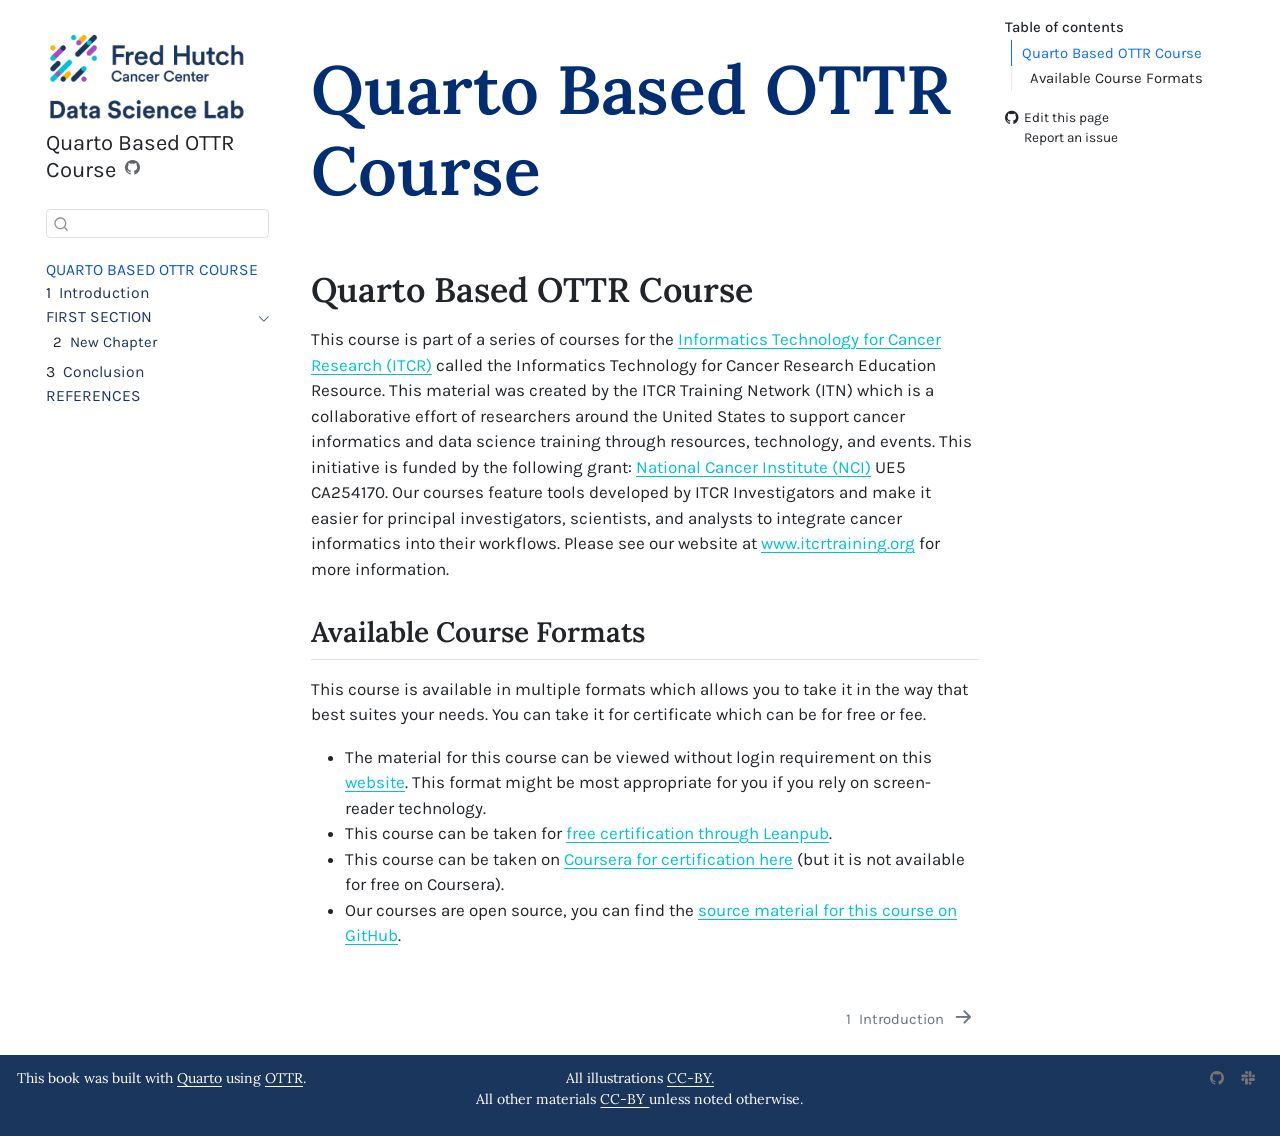
==== commit 9ac2b344: "Render preview" ====
--- a/docs/index.html
+++ b/docs/index.html
@@ -2,16 +2,13 @@
 <html xmlns="http://www.w3.org/1999/xhtml" lang="en" xml:lang="en"><head>
 
 <meta charset="utf-8">
-<meta name="generator" content="quarto-1.9.36">
+<meta name="generator" content="quarto-1.8.26">
 
 <meta name="viewport" content="width=device-width, initial-scale=1.0, user-scalable=yes">
 
 
 <title>Quarto Based OTTR Course</title>
 <style>
-/* Default styles provided by pandoc.
-** See https://pandoc.org/MANUAL.html#variables-for-html for config info.
-*/
 code{white-space: pre-wrap;}
 span.smallcaps{font-variant: small-caps;}
 div.columns{display: flex; gap: min(4vw, 1.5em);}
@@ -37,14 +34,15 @@
 <link href="./img/favicon.ico" rel="icon">
 <script src="site_libs/quarto-html/quarto.js" type="module"></script>
 <script src="site_libs/quarto-html/tabsets/tabsets.js" type="module"></script>
+<script src="site_libs/quarto-html/axe/axe-check.js" type="module"></script>
 <script src="site_libs/quarto-html/popper.min.js"></script>
 <script src="site_libs/quarto-html/tippy.umd.min.js"></script>
 <script src="site_libs/quarto-html/anchor.min.js"></script>
 <link href="site_libs/quarto-html/tippy.css" rel="stylesheet">
-<link href="site_libs/quarto-html/quarto-syntax-highlighting-845c23b38eaddc0f92fda52bfe77a8c8.css" rel="stylesheet" id="quarto-text-highlighting-styles">
+<link href="site_libs/quarto-html/quarto-syntax-highlighting-587c61ba64f3a5504c4d52d930310e48.css" rel="stylesheet" id="quarto-text-highlighting-styles">
 <script src="site_libs/bootstrap/bootstrap.min.js"></script>
 <link href="site_libs/bootstrap/bootstrap-icons.css" rel="stylesheet">
-<link href="site_libs/bootstrap/bootstrap-ba8eb14c303ac7e05357ebb0c401b2cc.min.css" rel="stylesheet" append-hash="true" id="quarto-bootstrap" data-mode="light">
+<link href="site_libs/bootstrap/bootstrap-0679a9180334b13cdfeb5c0040436525.min.css" rel="stylesheet" append-hash="true" id="quarto-bootstrap" data-mode="light">
 <script id="quarto-search-options" type="application/json">{
   "location": "sidebar",
   "copy-button": false,
--- a/docs/site_libs/quarto-html/quarto-syntax-highlighting-587c61ba64f3a5504c4d52d930310e48.css
+++ b/docs/site_libs/quarto-html/quarto-syntax-highlighting-587c61ba64f3a5504c4d52d930310e48.css
@@ -0,0 +1,236 @@
+/* quarto syntax highlight colors */
+:root {
+  --quarto-hl-ot-color: #003B4F;
+  --quarto-hl-at-color: #657422;
+  --quarto-hl-ss-color: #20794D;
+  --quarto-hl-an-color: #5E5E5E;
+  --quarto-hl-fu-color: #4758AB;
+  --quarto-hl-st-color: #20794D;
+  --quarto-hl-cf-color: #003B4F;
+  --quarto-hl-op-color: #5E5E5E;
+  --quarto-hl-er-color: #AD0000;
+  --quarto-hl-bn-color: #AD0000;
+  --quarto-hl-al-color: #AD0000;
+  --quarto-hl-va-color: #111111;
+  --quarto-hl-bu-color: inherit;
+  --quarto-hl-ex-color: inherit;
+  --quarto-hl-pp-color: #AD0000;
+  --quarto-hl-in-color: #5E5E5E;
+  --quarto-hl-vs-color: #20794D;
+  --quarto-hl-wa-color: #5E5E5E;
+  --quarto-hl-do-color: #5E5E5E;
+  --quarto-hl-im-color: #00769E;
+  --quarto-hl-ch-color: #20794D;
+  --quarto-hl-dt-color: #AD0000;
+  --quarto-hl-fl-color: #AD0000;
+  --quarto-hl-co-color: #5E5E5E;
+  --quarto-hl-cv-color: #5E5E5E;
+  --quarto-hl-cn-color: #8f5902;
+  --quarto-hl-sc-color: #5E5E5E;
+  --quarto-hl-dv-color: #AD0000;
+  --quarto-hl-kw-color: #003B4F;
+}
+
+/* other quarto variables */
+:root {
+  --quarto-font-monospace: SFMono-Regular, Menlo, Monaco, Consolas, "Liberation Mono", "Courier New", monospace;
+}
+
+/* syntax highlight based on Pandoc's rules */
+pre > code.sourceCode > span {
+  color: #003B4F;
+}
+
+code.sourceCode > span {
+  color: #003B4F;
+}
+
+div.sourceCode,
+div.sourceCode pre.sourceCode {
+  color: #003B4F;
+}
+
+/* Normal */
+code span {
+  color: #003B4F;
+}
+
+/* Alert */
+code span.al {
+  color: #AD0000;
+  font-style: inherit;
+}
+
+/* Annotation */
+code span.an {
+  color: #5E5E5E;
+  font-style: inherit;
+}
+
+/* Attribute */
+code span.at {
+  color: #657422;
+  font-style: inherit;
+}
+
+/* BaseN */
+code span.bn {
+  color: #AD0000;
+  font-style: inherit;
+}
+
+/* BuiltIn */
+code span.bu {
+  font-style: inherit;
+}
+
+/* ControlFlow */
+code span.cf {
+  color: #003B4F;
+  font-weight: bold;
+  font-style: inherit;
+}
+
+/* Char */
+code span.ch {
+  color: #20794D;
+  font-style: inherit;
+}
+
+/* Constant */
+code span.cn {
+  color: #8f5902;
+  font-style: inherit;
+}
+
+/* Comment */
+code span.co {
+  color: #5E5E5E;
+  font-style: inherit;
+}
+
+/* CommentVar */
+code span.cv {
+  color: #5E5E5E;
+  font-style: italic;
+}
+
+/* Documentation */
+code span.do {
+  color: #5E5E5E;
+  font-style: italic;
+}
+
+/* DataType */
+code span.dt {
+  color: #AD0000;
+  font-style: inherit;
+}
+
+/* DecVal */
+code span.dv {
+  color: #AD0000;
+  font-style: inherit;
+}
+
+/* Error */
+code span.er {
+  color: #AD0000;
+  font-style: inherit;
+}
+
+/* Extension */
+code span.ex {
+  font-style: inherit;
+}
+
+/* Float */
+code span.fl {
+  color: #AD0000;
+  font-style: inherit;
+}
+
+/* Function */
+code span.fu {
+  color: #4758AB;
+  font-style: inherit;
+}
+
+/* Import */
+code span.im {
+  color: #00769E;
+  font-style: inherit;
+}
+
+/* Information */
+code span.in {
+  color: #5E5E5E;
+  font-style: inherit;
+}
+
+/* Keyword */
+code span.kw {
+  color: #003B4F;
+  font-weight: bold;
+  font-style: inherit;
+}
+
+/* Operator */
+code span.op {
+  color: #5E5E5E;
+  font-style: inherit;
+}
+
+/* Other */
+code span.ot {
+  color: #003B4F;
+  font-style: inherit;
+}
+
+/* Preprocessor */
+code span.pp {
+  color: #AD0000;
+  font-style: inherit;
+}
+
+/* SpecialChar */
+code span.sc {
+  color: #5E5E5E;
+  font-style: inherit;
+}
+
+/* SpecialString */
+code span.ss {
+  color: #20794D;
+  font-style: inherit;
+}
+
+/* String */
+code span.st {
+  color: #20794D;
+  font-style: inherit;
+}
+
+/* Variable */
+code span.va {
+  color: #111111;
+  font-style: inherit;
+}
+
+/* VerbatimString */
+code span.vs {
+  color: #20794D;
+  font-style: inherit;
+}
+
+/* Warning */
+code span.wa {
+  color: #5E5E5E;
+  font-style: italic;
+}
+
+.prevent-inlining {
+  content: "</";
+}
+
+/*# sourceMappingURL=2dce1cc6c82594539e1579de68416b47.css.map */
